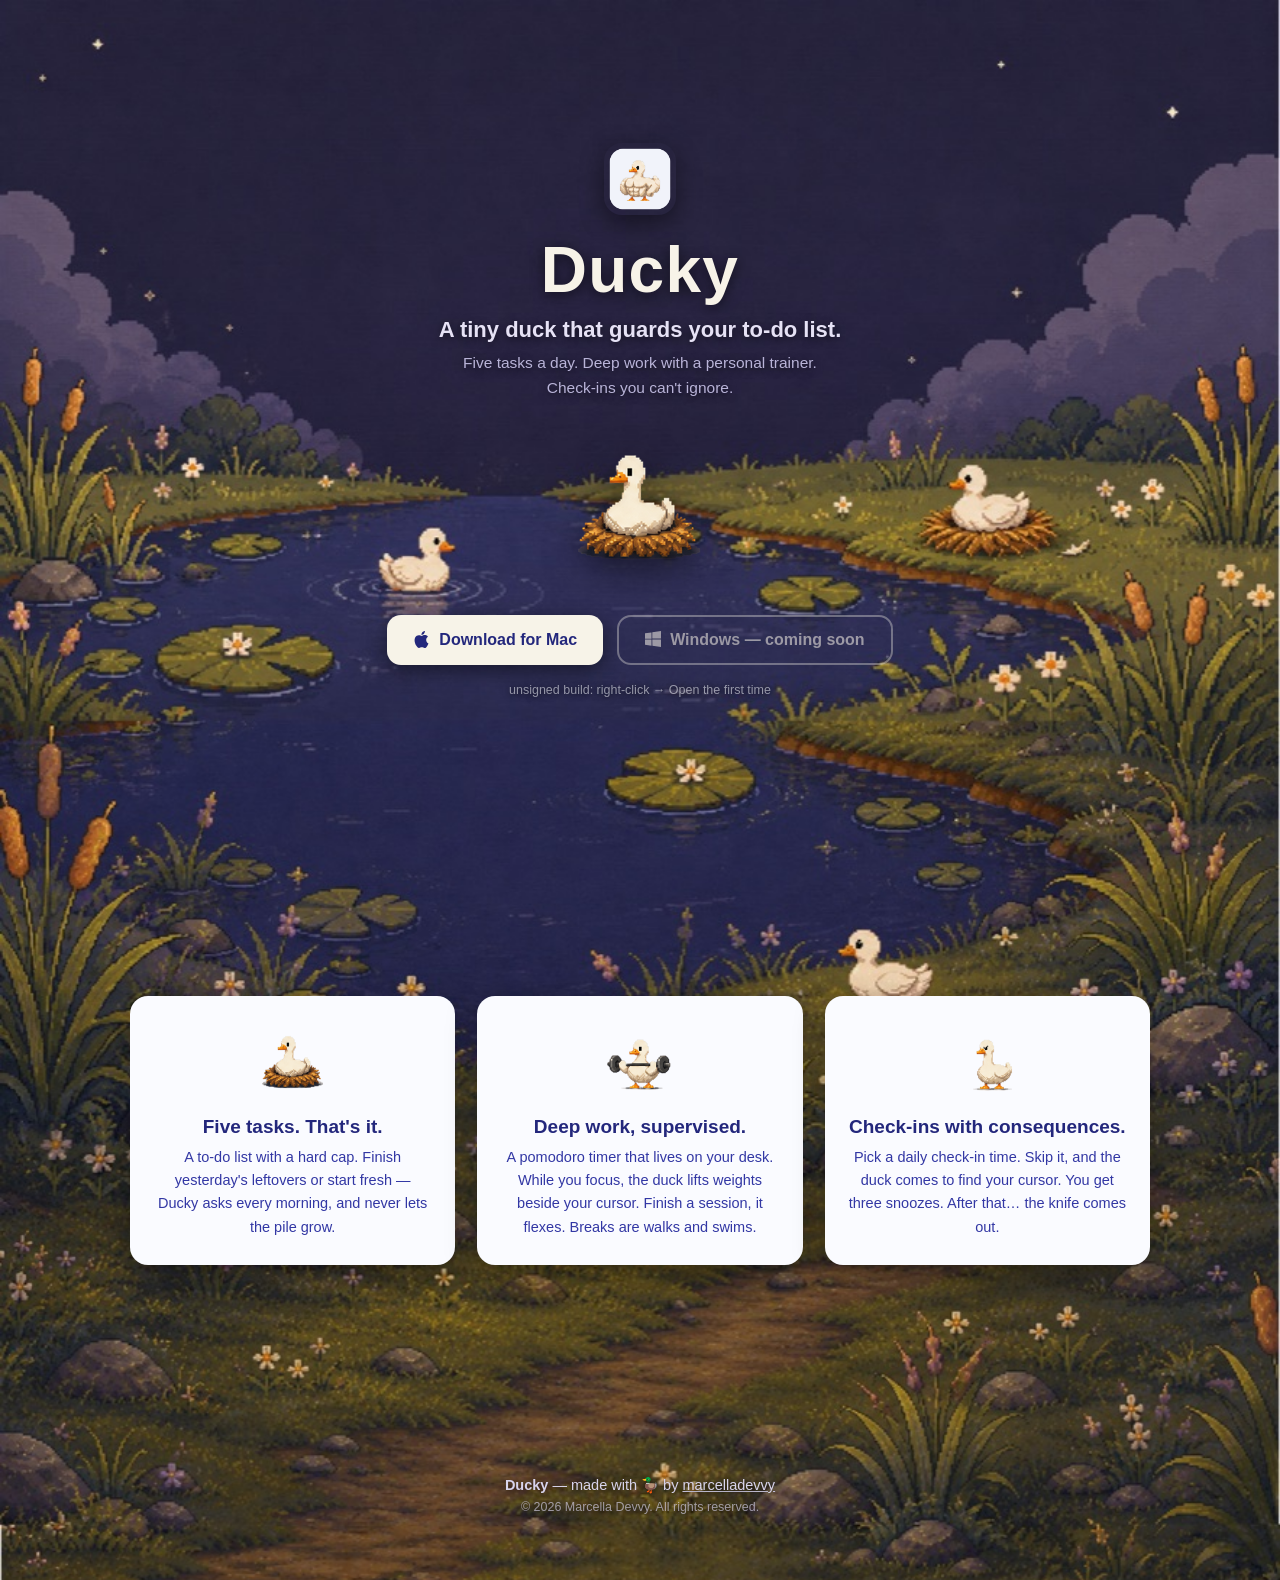
==== index.html @ 257453e4 "add platform logos to download buttons Co-Authored-By: Claude Fable 5 <noreply@anthropic.com>" ====
<!DOCTYPE html>
<html lang="en">
<head>
  <meta charset="UTF-8" />
  <meta name="viewport" content="width=device-width, initial-scale=1" />
  <title>Helloducky — a tiny duck that guards your to-do list</title>
  <meta name="description" content="Helloducky: a desktop pet duck for macOS. Five tasks a day, a deep-work timer with a personal trainer, and check-ins you can't ignore." />
  <link rel="icon" href="assets/icon.png" />
  <link rel="stylesheet" href="style.css" />
</head>
<body>

  <header class="hero">
    <img class="app-icon" src="assets/icon.png" alt="" width="72" height="72" />
    <h1>Ducky</h1>
    <p class="tagline">A tiny duck that guards your to-do list.</p>
    <p class="sub">Five tasks a day. Deep work with a personal trainer.<br />Check-ins you can't ignore.</p>
    <img id="hero-duck" src="assets/idle_nest_duck_1.png" alt="Ducky sitting in its nest" width="180" height="160" />
    <div class="buttons">
      <a class="btn primary" href="https://github.com/celladevv/helloducky/releases/latest/download/Ducky-mac.zip">
        <svg class="btn-icon" viewBox="0 0 24 24" width="17" height="17" aria-hidden="true"><path fill="currentColor" d="M12.152 6.896c-.948 0-2.415-1.078-3.96-1.04-2.04.027-3.91 1.183-4.961 3.014-2.117 3.675-.546 9.103 1.519 12.09 1.013 1.454 2.208 3.09 3.792 3.039 1.52-.065 2.09-.987 3.935-.987 1.831 0 2.35.987 3.96.948 1.637-.026 2.676-1.48 3.676-2.948 1.156-1.688 1.636-3.325 1.662-3.415-.039-.013-3.182-1.221-3.22-4.857-.026-3.04 2.48-4.494 2.597-4.559-1.429-2.09-3.623-2.324-4.39-2.376-2-.156-3.675 1.09-4.61 1.09zM15.53 3.83c.843-1.012 1.4-2.427 1.245-3.83-1.207.052-2.662.805-3.532 1.818-.78.896-1.454 2.338-1.273 3.714 1.338.104 2.715-.688 3.56-1.702"/></svg>
        Download for Mac
      </a>
      <span class="btn soon">
        <svg class="btn-icon" viewBox="0 0 24 24" width="16" height="16" aria-hidden="true"><path fill="currentColor" d="M0 3.449L9.75 2.1v9.451H0m10.949-9.602L24 0v11.4H10.949M0 12.6h9.75v9.451L0 20.699M10.949 12.6H24V24l-12.9-1.801"/></svg>
        Windows — coming soon
      </span>
    </div>
    <p id="download-count" class="fineprint" hidden></p>
    <p class="fineprint">unsigned build: right-click → Open the first time</p>
  </header>

  <section class="features" aria-label="Features">
    <div class="cards">
      <div class="card">
        <img src="assets/idle_nest_duck_1.png" alt="" width="90" height="80" />
        <h2>Five tasks. That's it.</h2>
        <p>A to-do list with a hard cap. Finish yesterday's leftovers or start
        fresh — Ducky asks every morning, and never lets the pile grow.</p>
      </div>
      <div class="card">
        <img src="assets/training_duck_1.png" alt="" width="90" height="80" />
        <h2>Deep work, supervised.</h2>
        <p>A pomodoro timer that lives on your desk. While you focus, the duck
        lifts weights beside your cursor. Finish a session, it flexes.
        Breaks are walks and swims.</p>
      </div>
      <div class="card">
        <img src="assets/angry_knife_duck_1.png" alt="" width="90" height="80" />
        <h2>Check-ins with consequences.</h2>
        <p>Pick a daily check-in time. Skip it, and the duck comes to find
        your cursor. You get three snoozes. After that&hellip; the knife
        comes out.</p>
      </div>
    </div>
  </section>

  <footer>
    <p><strong>Ducky</strong> — made with 🦆 by
      <a href="https://www.linkedin.com/in/marcella-devvy">marcelladevvy</a></p>
    <p class="copyright">© 2026 Marcella Devvy. All rights reserved.</p>
  </footer>

  <script>
    // The hero duck is the real desktop sprite, animated exactly like the app.
    const frames = ['assets/idle_nest_duck_1.png', 'assets/idle_nest_duck_2.png'];
    frames.forEach((src) => { new Image().src = src; });
    const duck = document.getElementById('hero-duck');
    let i = 0;
    setInterval(() => { i = (i + 1) % frames.length; duck.src = frames[i]; }, 600);

    // Show the download count once it clears 100 (GitHub Releases API).
    fetch('https://api.github.com/repos/celladevv/helloducky/releases')
      .then((r) => r.json())
      .then((releases) => {
        const total = releases.reduce(
          (sum, rel) => sum + rel.assets.reduce((a, x) => a + x.download_count, 0), 0);
        if (total >= 100) {
          const el = document.getElementById('download-count');
          el.textContent = `${total.toLocaleString()} downloads and counting 🦆`;
          el.hidden = false;
        }
      })
      .catch(() => {});
  </script>
</body>
</html>
---- style.css ----
* {
  box-sizing: border-box;
}

/* One continuous scene from sky to path; the dark base color takes over
   if the page runs longer than the artwork. */
body {
  margin: 0;
  font-family: -apple-system, BlinkMacSystemFont, 'Segoe UI', sans-serif;
  color: #f4f5fb;
  background: #14122b url('assets/bg_full.jpg') top center / 100% auto no-repeat;
}

a {
  color: inherit;
}

/* ---- hero: night sky with the pond below ---- */

.hero {
  min-height: 100vh;
  display: flex;
  flex-direction: column;
  align-items: center;
  justify-content: center;
  text-align: center;
  padding: 48px 24px 96px;
}

.app-icon {
  border-radius: 18px;
  box-shadow: 0 8px 24px rgba(0, 0, 0, 0.45);
}

.hero h1 {
  margin: 18px 0 0;
  font-size: 64px;
  letter-spacing: 0.02em;
  color: #f7f3e8;
  text-shadow: 0 3px 14px rgba(0, 0, 0, 0.6);
}

.tagline {
  margin: 10px 0 0;
  font-size: 22px;
  font-weight: 700;
  color: #e6e2f5;
  text-shadow: 0 2px 10px rgba(0, 0, 0, 0.6);
}

.sub {
  margin: 8px 0 0;
  font-size: 15.5px;
  line-height: 1.6;
  color: #b9b4d8;
  text-shadow: 0 2px 8px rgba(0, 0, 0, 0.6);
}

#hero-duck {
  margin-top: 26px;
  image-rendering: auto;
  filter: drop-shadow(0 10px 18px rgba(0, 0, 0, 0.5));
}

.buttons {
  display: flex;
  gap: 14px;
  margin-top: 28px;
  flex-wrap: wrap;
  justify-content: center;
}

.btn {
  display: inline-flex;
  align-items: center;
  gap: 9px;
  border-radius: 14px;
  padding: 14px 26px;
  font-size: 16px;
  font-weight: 800;
  text-decoration: none;
}

.btn-icon {
  flex: none;
  /* optical alignment: logos sit a hair high next to text baselines */
  margin-top: -1px;
}

.btn.primary {
  background: #f7f3e8;
  color: #23277c;
  box-shadow: 0 6px 20px rgba(0, 0, 0, 0.45);
}

.btn.primary:hover {
  transform: translateY(-1px);
}

.btn.soon {
  border: 2px solid rgba(247, 243, 232, 0.35);
  color: rgba(247, 243, 232, 0.55);
  cursor: default;
}

.fineprint {
  margin-top: 18px;
  font-size: 12.5px;
  color: rgba(244, 245, 251, 0.55);
  text-shadow: 0 1px 6px rgba(0, 0, 0, 0.7);
}

/* ---- features over the pond ---- */

.features {
  padding: 96px 24px;
}

.cards {
  max-width: 1020px;
  margin: 0 auto;
  display: grid;
  grid-template-columns: repeat(auto-fit, minmax(280px, 1fr));
  gap: 22px;
}

/* The cards reuse the app's own panel styling — the page previews the UI. */
.card {
  background: #fafbff;
  color: #3237a4;
  border-radius: 18px;
  padding: 26px 24px;
  box-shadow: 0 10px 30px rgba(0, 0, 0, 0.4);
  text-align: center;
}

.card img {
  object-fit: contain;
}

.card h2 {
  margin: 10px 0 8px;
  font-size: 19px;
  color: #23277c;
}

.card p {
  margin: 0;
  font-size: 14.5px;
  line-height: 1.6;
  font-weight: 500;
}

/* ---- footer on the dark path ---- */

footer {
  padding: 110px 24px 60px;
  text-align: center;
  font-size: 14.5px;
  color: #d8d4ec;
  text-shadow: 0 2px 8px rgba(0, 0, 0, 0.8);
}

footer p {
  margin: 6px 0;
}

.copyright {
  font-size: 12.5px;
  color: rgba(216, 212, 236, 0.65);
}

@media (max-width: 560px) {
  .hero h1 {
    font-size: 44px;
  }
  .arrow {
    display: none;
  }
}
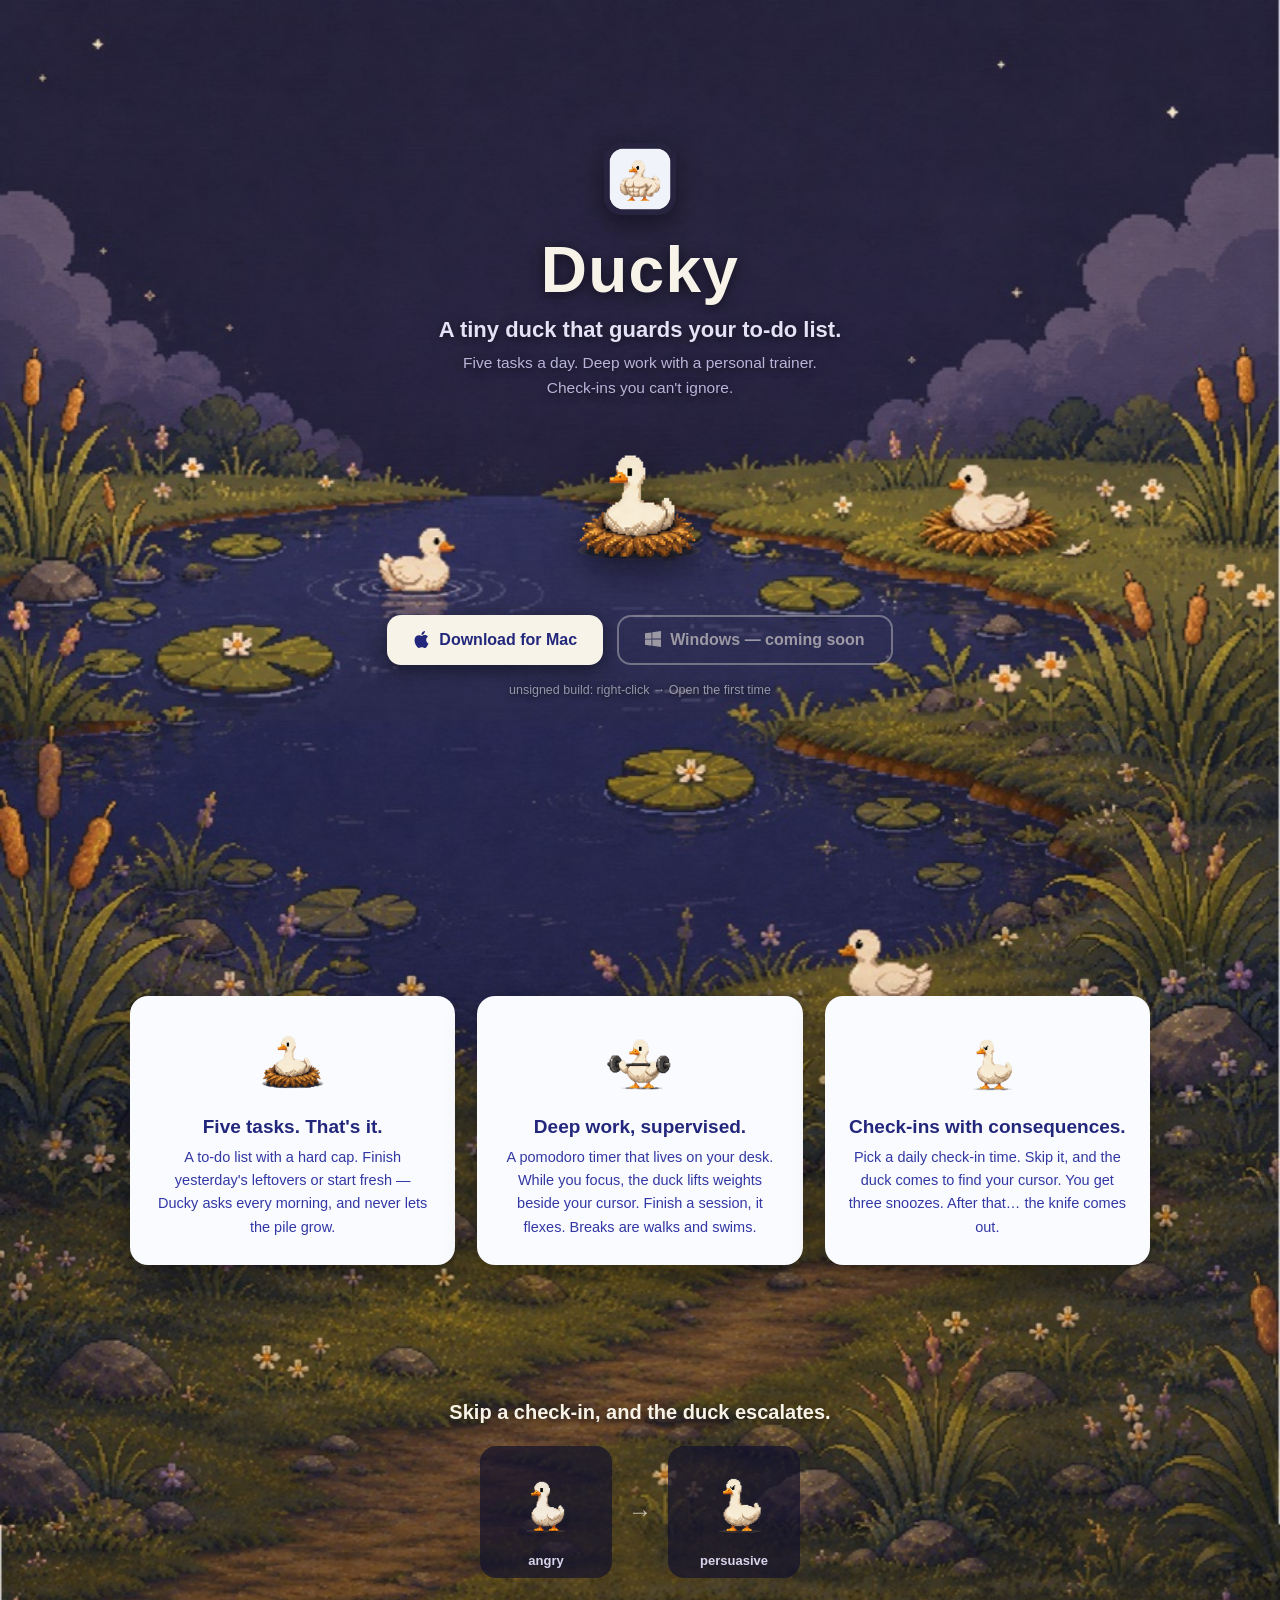
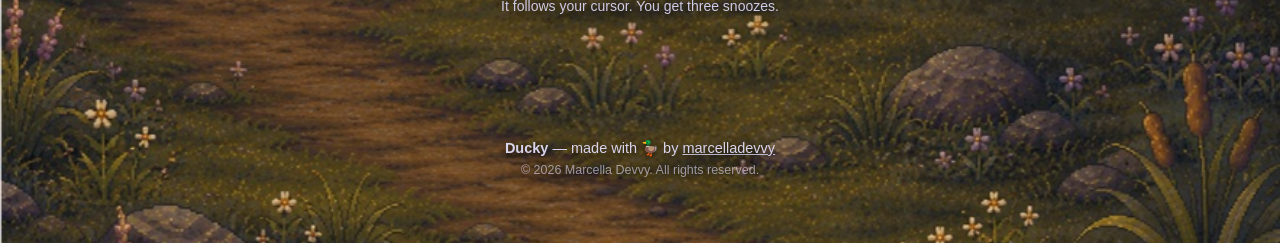
==== commit 07b5ff16: "consequences strip: angry -> persuasive ducks Co-Authored-By: Claude Fable 5 <noreply@anthropic.com>" ====
--- a/index.html
+++ b/index.html
@@ -55,6 +55,16 @@
     </div>
   </section>
 
+  <section class="consequences" aria-label="Consequences">
+    <p class="consequences-lead">Skip a check-in, and the duck escalates.</p>
+    <div class="strip">
+      <figure><img src="assets/angry_duck_1.png" alt="Angry duck" width="96" height="85" /><figcaption>angry</figcaption></figure>
+      <span class="arrow">→</span>
+      <figure><img src="assets/angry_knife_duck_1.png" alt="Duck holding a knife" width="96" height="85" /><figcaption>persuasive</figcaption></figure>
+    </div>
+    <p class="consequences-note">It follows your cursor. You get three snoozes.</p>
+  </section>
+
   <footer>
     <p><strong>Ducky</strong> — made with 🦆 by
       <a href="https://www.linkedin.com/in/marcella-devvy">marcelladevvy</a></p>
--- a/style.css
+++ b/style.css
@@ -151,6 +151,59 @@
   font-weight: 500;
 }
 
+/* ---- consequences strip ---- */
+
+.consequences {
+  padding: 40px 24px 10px;
+  text-align: center;
+}
+
+.consequences-lead {
+  margin: 0 0 22px;
+  font-size: 20px;
+  font-weight: 800;
+  color: #f7f3e8;
+  text-shadow: 0 2px 12px rgba(0, 0, 0, 0.7);
+}
+
+.strip {
+  display: flex;
+  align-items: center;
+  justify-content: center;
+  gap: 16px;
+}
+
+.strip figure {
+  margin: 0;
+  background: rgba(20, 18, 43, 0.72);
+  border-radius: 16px;
+  padding: 14px 18px 10px;
+}
+
+.strip img {
+  object-fit: contain;
+}
+
+.strip figcaption {
+  margin-top: 4px;
+  font-size: 13px;
+  font-weight: 700;
+  color: #d8d4ec;
+}
+
+.arrow {
+  font-size: 24px;
+  color: rgba(247, 243, 232, 0.7);
+  text-shadow: 0 2px 8px rgba(0, 0, 0, 0.8);
+}
+
+.consequences-note {
+  margin: 20px 0 0;
+  font-size: 14px;
+  color: #cfcae6;
+  text-shadow: 0 2px 8px rgba(0, 0, 0, 0.7);
+}
+
 /* ---- footer on the dark path ---- */
 
 footer {
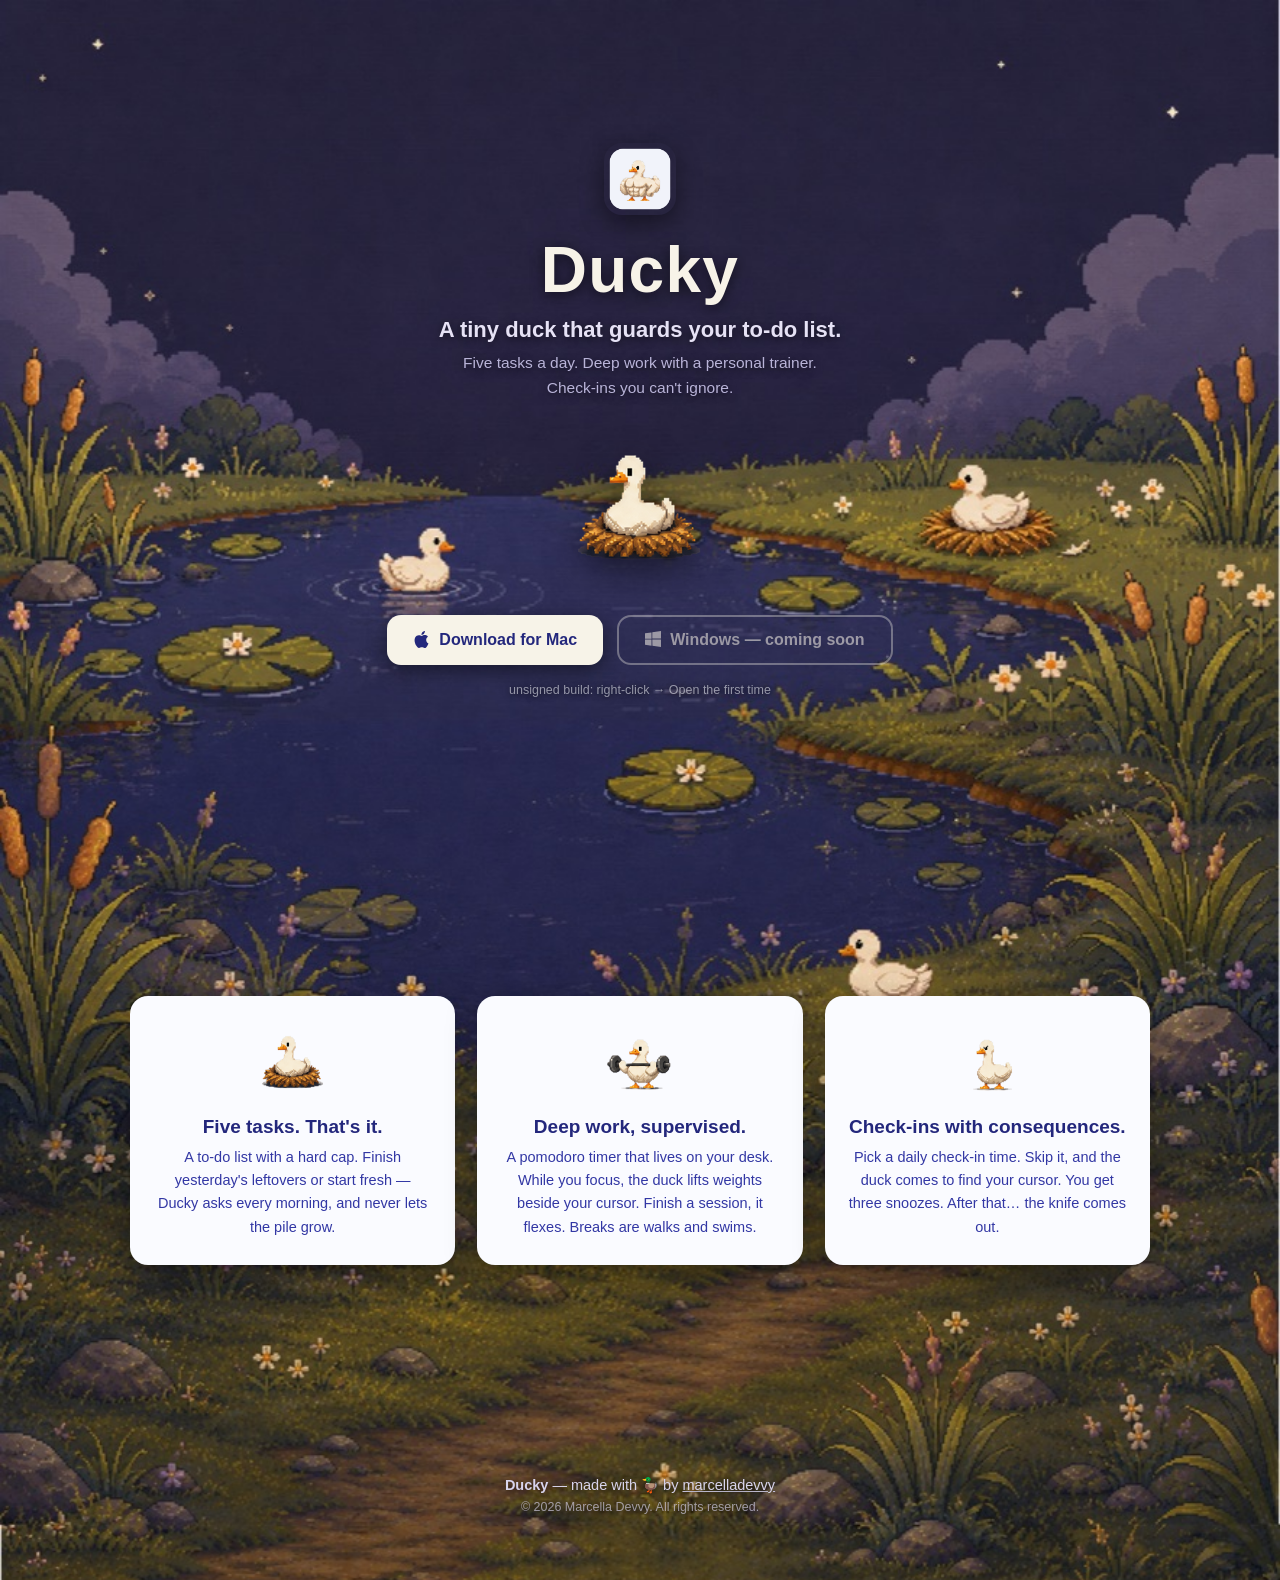
==== commit eb469152: "remove escalation strip Co-Authored-By: Claude Fable 5 <noreply@anthropic.com>" ====
--- a/index.html
+++ b/index.html
@@ -55,16 +55,6 @@
     </div>
   </section>
 
-  <section class="consequences" aria-label="Consequences">
-    <p class="consequences-lead">Skip a check-in, and the duck escalates.</p>
-    <div class="strip">
-      <figure><img src="assets/angry_duck_1.png" alt="Angry duck" width="96" height="85" /><figcaption>angry</figcaption></figure>
-      <span class="arrow">→</span>
-      <figure><img src="assets/angry_knife_duck_1.png" alt="Duck holding a knife" width="96" height="85" /><figcaption>persuasive</figcaption></figure>
-    </div>
-    <p class="consequences-note">It follows your cursor. You get three snoozes.</p>
-  </section>
-
   <footer>
     <p><strong>Ducky</strong> — made with 🦆 by
       <a href="https://www.linkedin.com/in/marcella-devvy">marcelladevvy</a></p>
--- a/style.css
+++ b/style.css
@@ -151,59 +151,6 @@
   font-weight: 500;
 }
 
-/* ---- consequences strip ---- */
-
-.consequences {
-  padding: 40px 24px 10px;
-  text-align: center;
-}
-
-.consequences-lead {
-  margin: 0 0 22px;
-  font-size: 20px;
-  font-weight: 800;
-  color: #f7f3e8;
-  text-shadow: 0 2px 12px rgba(0, 0, 0, 0.7);
-}
-
-.strip {
-  display: flex;
-  align-items: center;
-  justify-content: center;
-  gap: 16px;
-}
-
-.strip figure {
-  margin: 0;
-  background: rgba(20, 18, 43, 0.72);
-  border-radius: 16px;
-  padding: 14px 18px 10px;
-}
-
-.strip img {
-  object-fit: contain;
-}
-
-.strip figcaption {
-  margin-top: 4px;
-  font-size: 13px;
-  font-weight: 700;
-  color: #d8d4ec;
-}
-
-.arrow {
-  font-size: 24px;
-  color: rgba(247, 243, 232, 0.7);
-  text-shadow: 0 2px 8px rgba(0, 0, 0, 0.8);
-}
-
-.consequences-note {
-  margin: 20px 0 0;
-  font-size: 14px;
-  color: #cfcae6;
-  text-shadow: 0 2px 8px rgba(0, 0, 0, 0.7);
-}
-
 /* ---- footer on the dark path ---- */
 
 footer {
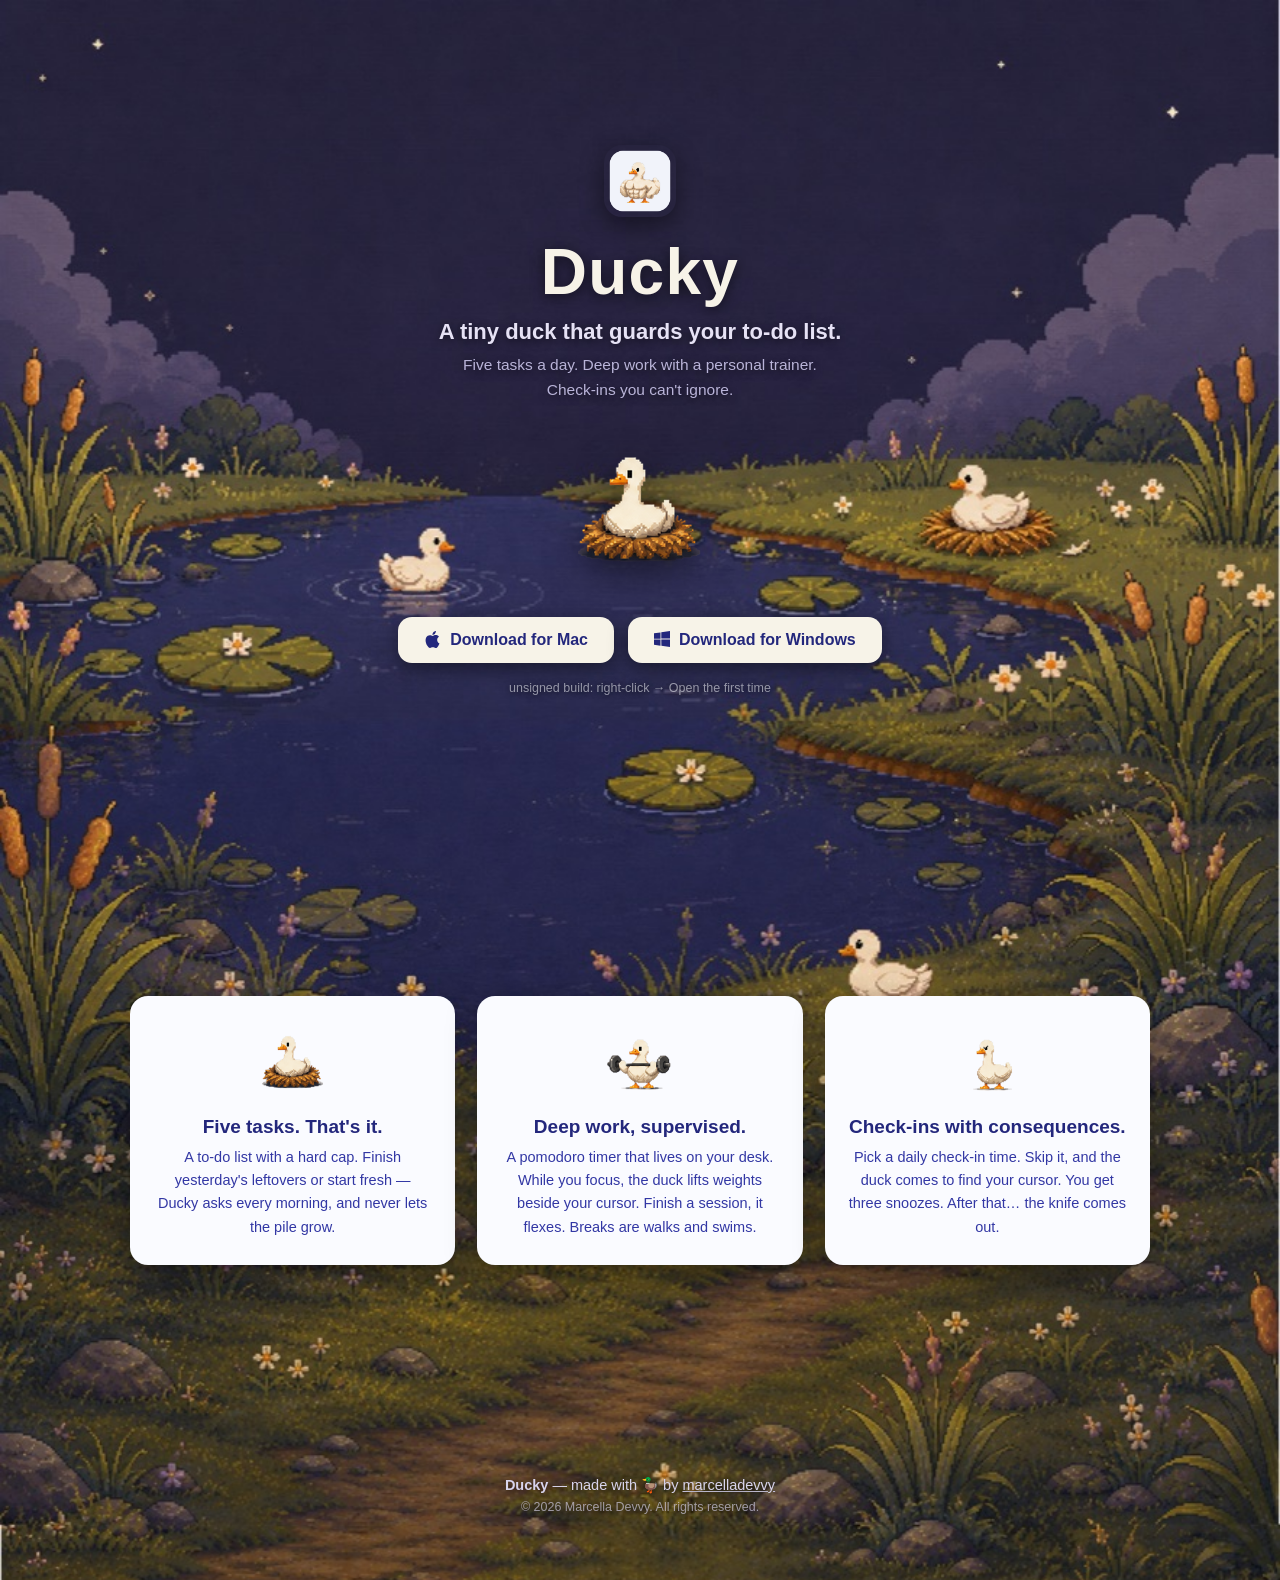
==== commit 383cf4d4: "windows download button now live Co-Authored-By: Claude Fable 5 <noreply@anthropic.com>" ====
--- a/index.html
+++ b/index.html
@@ -21,10 +21,10 @@
         <svg class="btn-icon" viewBox="0 0 24 24" width="17" height="17" aria-hidden="true"><path fill="currentColor" d="M12.152 6.896c-.948 0-2.415-1.078-3.96-1.04-2.04.027-3.91 1.183-4.961 3.014-2.117 3.675-.546 9.103 1.519 12.09 1.013 1.454 2.208 3.09 3.792 3.039 1.52-.065 2.09-.987 3.935-.987 1.831 0 2.35.987 3.96.948 1.637-.026 2.676-1.48 3.676-2.948 1.156-1.688 1.636-3.325 1.662-3.415-.039-.013-3.182-1.221-3.22-4.857-.026-3.04 2.48-4.494 2.597-4.559-1.429-2.09-3.623-2.324-4.39-2.376-2-.156-3.675 1.09-4.61 1.09zM15.53 3.83c.843-1.012 1.4-2.427 1.245-3.83-1.207.052-2.662.805-3.532 1.818-.78.896-1.454 2.338-1.273 3.714 1.338.104 2.715-.688 3.56-1.702"/></svg>
         Download for Mac
       </a>
-      <span class="btn soon">
+      <a class="btn primary" href="https://github.com/celladevv/helloducky/releases/latest/download/Ducky-windows-setup.exe">
         <svg class="btn-icon" viewBox="0 0 24 24" width="16" height="16" aria-hidden="true"><path fill="currentColor" d="M0 3.449L9.75 2.1v9.451H0m10.949-9.602L24 0v11.4H10.949M0 12.6h9.75v9.451L0 20.699M10.949 12.6H24V24l-12.9-1.801"/></svg>
-        Windows — coming soon
-      </span>
+        Download for Windows
+      </a>
     </div>
     <p id="download-count" class="fineprint" hidden></p>
     <p class="fineprint">unsigned build: right-click → Open the first time</p>
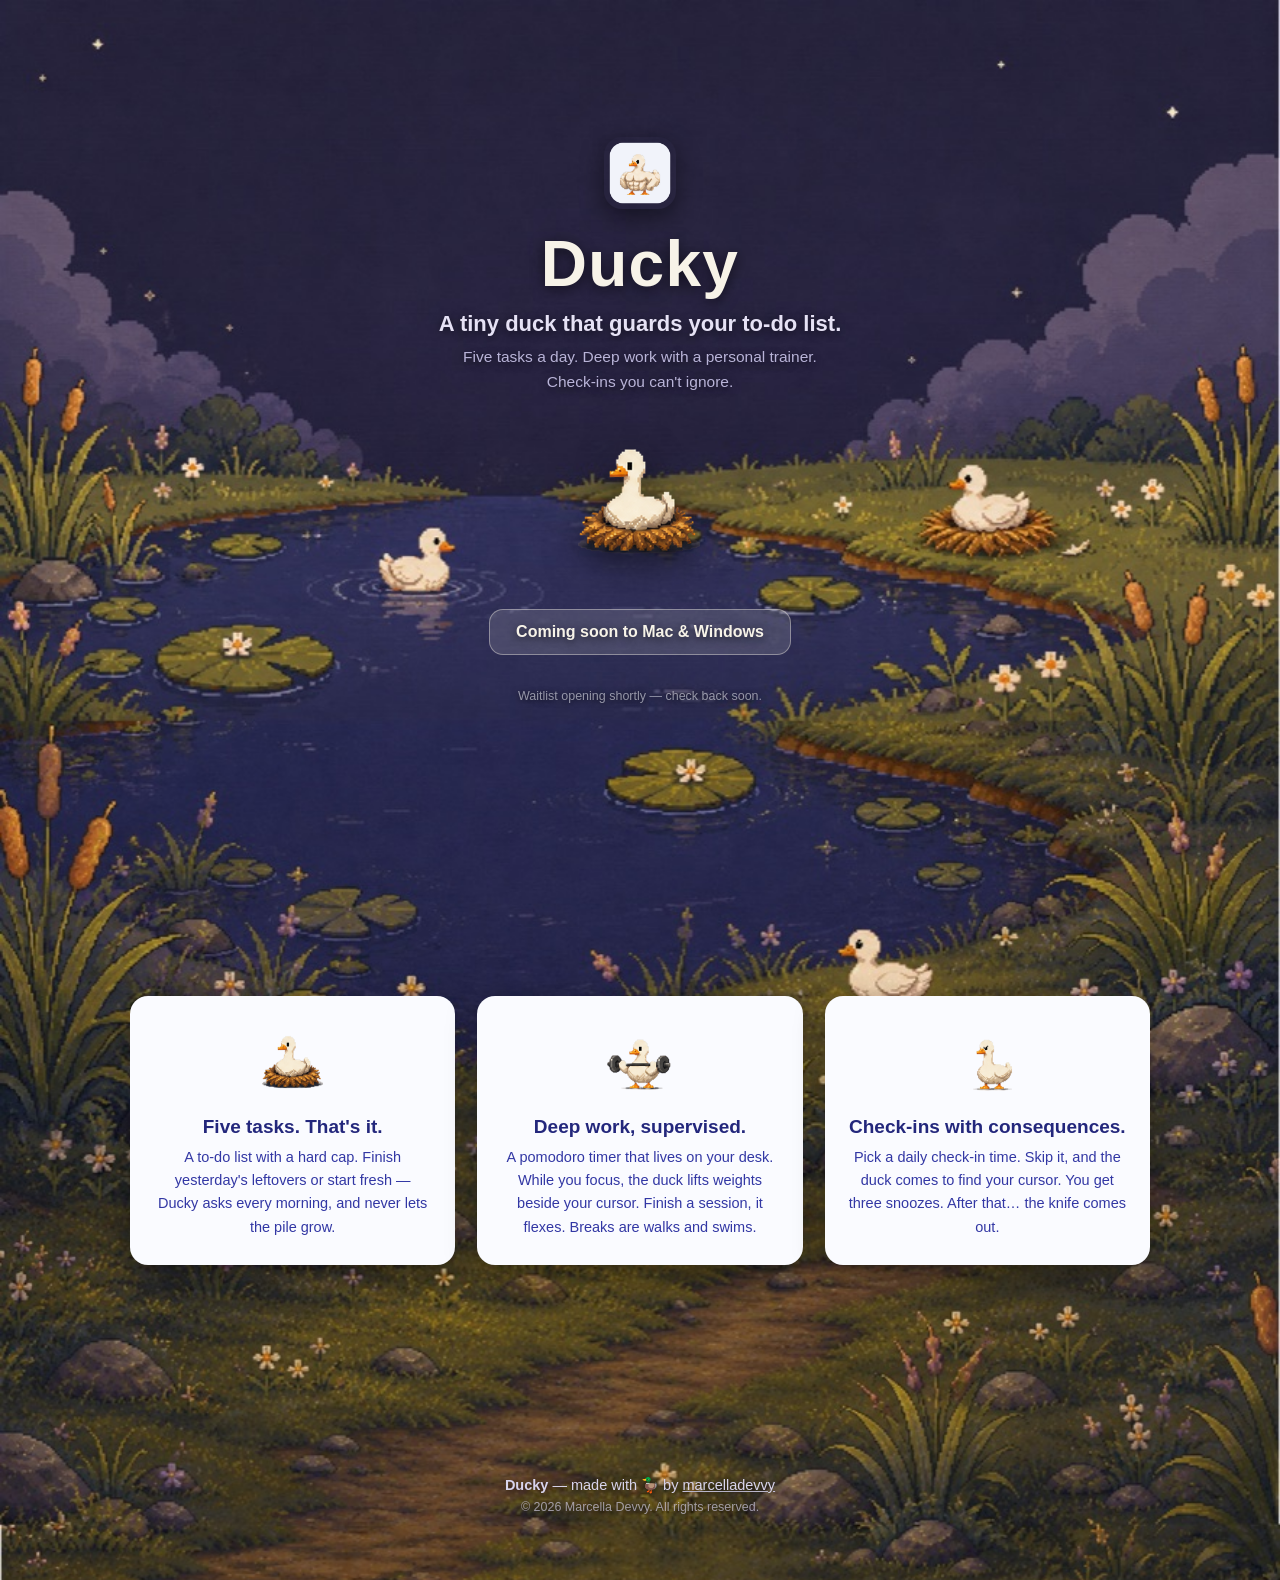
==== commit 89a8e706: "teaser mode: gate downloads behind coming-soon Release drafted (downloads no longer public); buttons" ====
--- a/index.html
+++ b/index.html
@@ -7,6 +7,9 @@
   <meta name="description" content="Helloducky: a desktop pet duck for macOS. Five tasks a day, a deep-work timer with a personal trainer, and check-ins you can't ignore." />
   <link rel="icon" href="assets/icon.png" />
   <link rel="stylesheet" href="style.css" />
+  <!-- Cloudflare Web Analytics (cookieless; no consent banner needed) -->
+  <script defer src="https://static.cloudflareinsights.com/beacon.min.js"
+    data-cf-beacon='{"token": "df0eca2bb3294f00bd4f149db4be807c"}'></script>
 </head>
 <body>
 
@@ -16,18 +19,8 @@
     <p class="tagline">A tiny duck that guards your to-do list.</p>
     <p class="sub">Five tasks a day. Deep work with a personal trainer.<br />Check-ins you can't ignore.</p>
     <img id="hero-duck" src="assets/idle_nest_duck_1.png" alt="Ducky sitting in its nest" width="180" height="160" />
-    <div class="buttons">
-      <a class="btn primary" href="https://github.com/celladevv/helloducky/releases/latest/download/Ducky-mac.zip">
-        <svg class="btn-icon" viewBox="0 0 24 24" width="17" height="17" aria-hidden="true"><path fill="currentColor" d="M12.152 6.896c-.948 0-2.415-1.078-3.96-1.04-2.04.027-3.91 1.183-4.961 3.014-2.117 3.675-.546 9.103 1.519 12.09 1.013 1.454 2.208 3.09 3.792 3.039 1.52-.065 2.09-.987 3.935-.987 1.831 0 2.35.987 3.96.948 1.637-.026 2.676-1.48 3.676-2.948 1.156-1.688 1.636-3.325 1.662-3.415-.039-.013-3.182-1.221-3.22-4.857-.026-3.04 2.48-4.494 2.597-4.559-1.429-2.09-3.623-2.324-4.39-2.376-2-.156-3.675 1.09-4.61 1.09zM15.53 3.83c.843-1.012 1.4-2.427 1.245-3.83-1.207.052-2.662.805-3.532 1.818-.78.896-1.454 2.338-1.273 3.714 1.338.104 2.715-.688 3.56-1.702"/></svg>
-        Download for Mac
-      </a>
-      <a class="btn primary" href="https://github.com/celladevv/helloducky/releases/latest/download/Ducky-windows-setup.exe">
-        <svg class="btn-icon" viewBox="0 0 24 24" width="16" height="16" aria-hidden="true"><path fill="currentColor" d="M0 3.449L9.75 2.1v9.451H0m10.949-9.602L24 0v11.4H10.949M0 12.6h9.75v9.451L0 20.699M10.949 12.6H24V24l-12.9-1.801"/></svg>
-        Download for Windows
-      </a>
-    </div>
-    <p id="download-count" class="fineprint" hidden></p>
-    <p class="fineprint">unsigned build: right-click → Open the first time</p>
+    <p class="coming-soon-badge">Coming soon to Mac &amp; Windows</p>
+    <p class="fineprint">Waitlist opening shortly — check back soon.</p>
   </header>
 
   <section class="features" aria-label="Features">
--- a/style.css
+++ b/style.css
@@ -110,6 +110,19 @@
   text-shadow: 0 1px 6px rgba(0, 0, 0, 0.7);
 }
 
+.coming-soon-badge {
+  margin-top: 28px;
+  display: inline-block;
+  background: rgba(247, 243, 232, 0.14);
+  border: 1.5px solid rgba(247, 243, 232, 0.4);
+  color: #f7f3e8;
+  border-radius: 14px;
+  padding: 13px 26px;
+  font-size: 16px;
+  font-weight: 800;
+  text-shadow: 0 2px 8px rgba(0, 0, 0, 0.6);
+}
+
 /* ---- features over the pond ---- */
 
 .features {
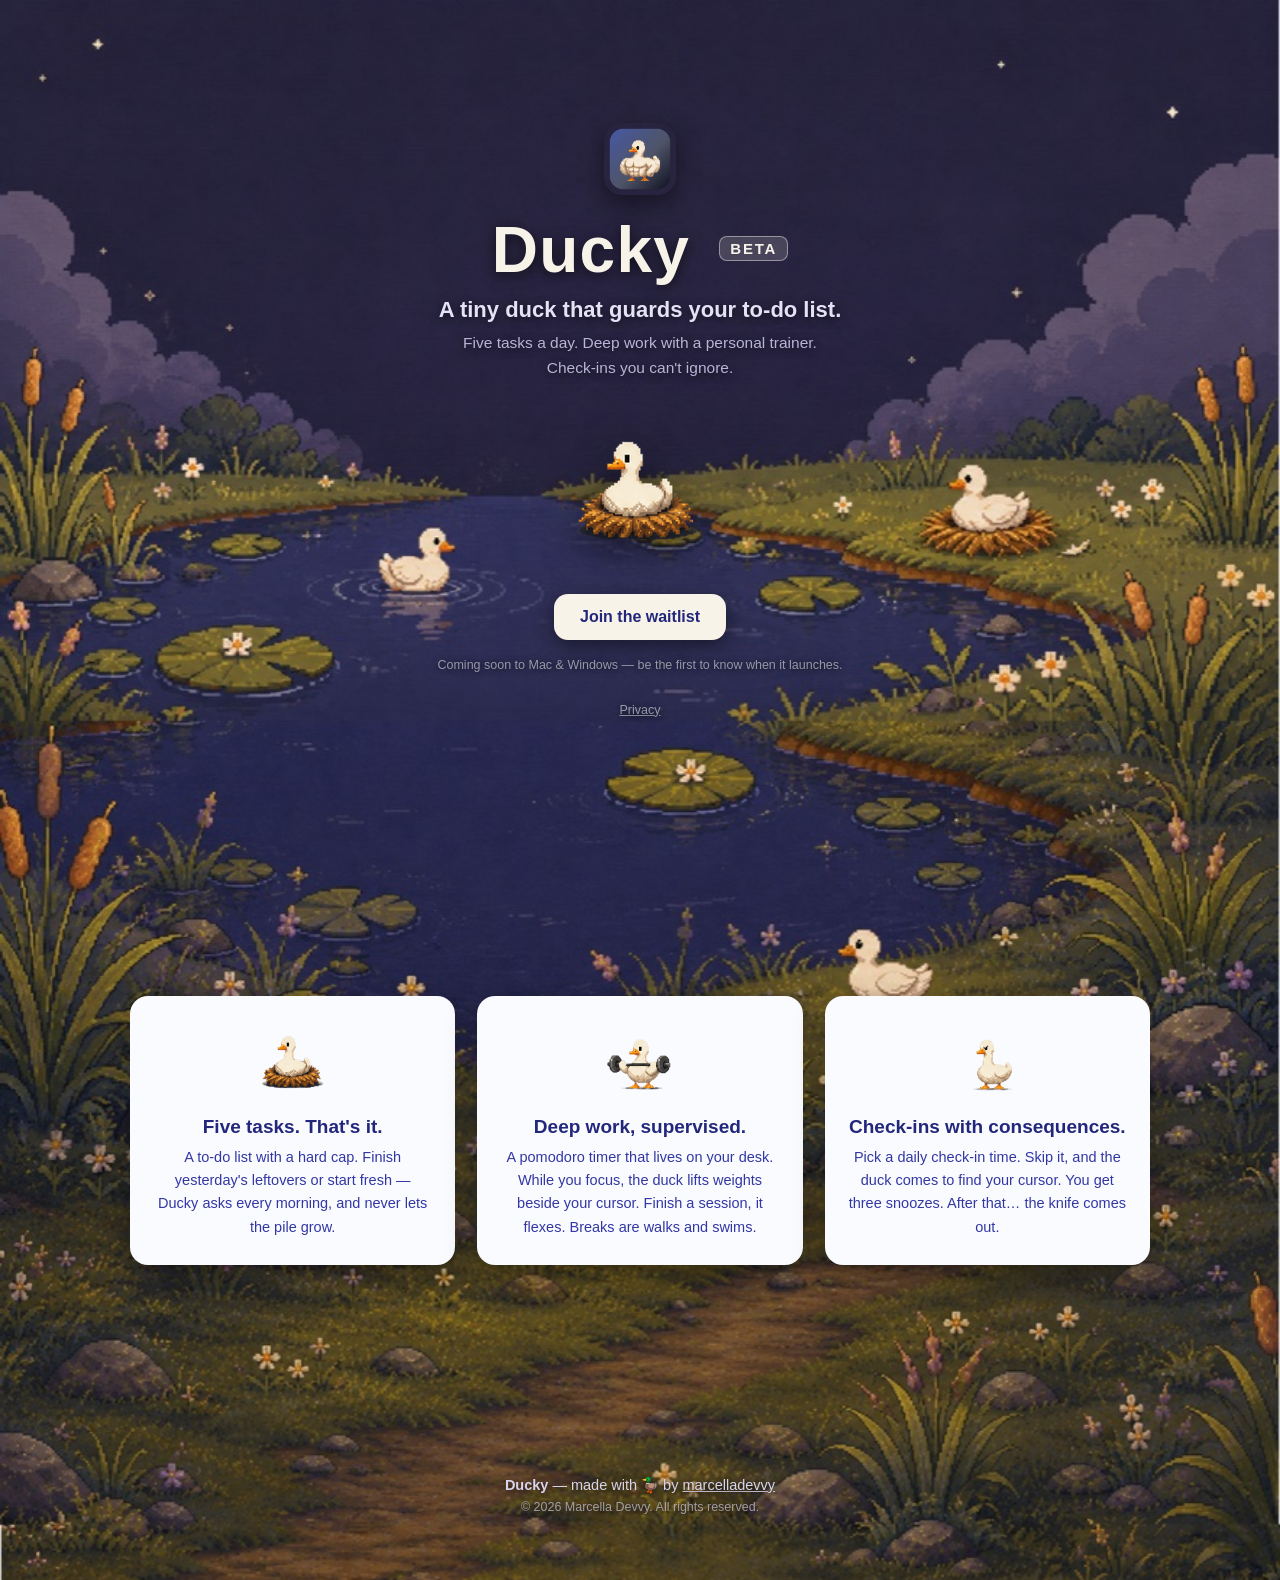
==== commit 4fca2002: "waitlist live: Join the waitlist (Tally) + Beta tag + privacy policy - Hero: BETA tag beside title; " ====
--- a/index.html
+++ b/index.html
@@ -15,12 +15,13 @@
 
   <header class="hero">
     <img class="app-icon" src="assets/icon.png" alt="" width="72" height="72" />
-    <h1>Ducky</h1>
+    <h1>Ducky <span class="beta-tag">BETA</span></h1>
     <p class="tagline">A tiny duck that guards your to-do list.</p>
     <p class="sub">Five tasks a day. Deep work with a personal trainer.<br />Check-ins you can't ignore.</p>
     <img id="hero-duck" src="assets/idle_nest_duck_1.png" alt="Ducky sitting in its nest" width="180" height="160" />
-    <p class="coming-soon-badge">Coming soon to Mac &amp; Windows</p>
-    <p class="fineprint">Waitlist opening shortly — check back soon.</p>
+    <a class="btn primary" href="https://tally.so/r/PdW9PB" target="_blank" rel="noopener">Join the waitlist</a>
+    <p class="fineprint">Coming soon to Mac &amp; Windows — be the first to know when it launches.</p>
+    <p class="fineprint"><a class="privacy-link" href="privacy.html">Privacy</a></p>
   </header>
 
   <section class="features" aria-label="Features">
--- a/style.css
+++ b/style.css
@@ -110,17 +110,30 @@
   text-shadow: 0 1px 6px rgba(0, 0, 0, 0.7);
 }
 
-.coming-soon-badge {
+.beta-tag {
+  display: inline-block;
+  vertical-align: middle;
+  margin-left: 10px;
+  background: rgba(247, 243, 232, 0.16);
+  border: 1.5px solid rgba(247, 243, 232, 0.45);
+  color: #f7f3e8;
+  border-radius: 8px;
+  padding: 3px 10px;
+  font-size: 15px;
+  font-weight: 800;
+  letter-spacing: 0.12em;
+  text-shadow: none;
+  position: relative;
+  top: -6px;
+}
+
+.hero .btn.primary {
   margin-top: 28px;
-  display: inline-block;
-  background: rgba(247, 243, 232, 0.14);
-  border: 1.5px solid rgba(247, 243, 232, 0.4);
-  color: #f7f3e8;
-  border-radius: 14px;
-  padding: 13px 26px;
-  font-size: 16px;
-  font-weight: 800;
-  text-shadow: 0 2px 8px rgba(0, 0, 0, 0.6);
+}
+
+.privacy-link {
+  color: rgba(244, 245, 251, 0.55);
+  text-decoration: underline;
 }
 
 /* ---- features over the pond ---- */
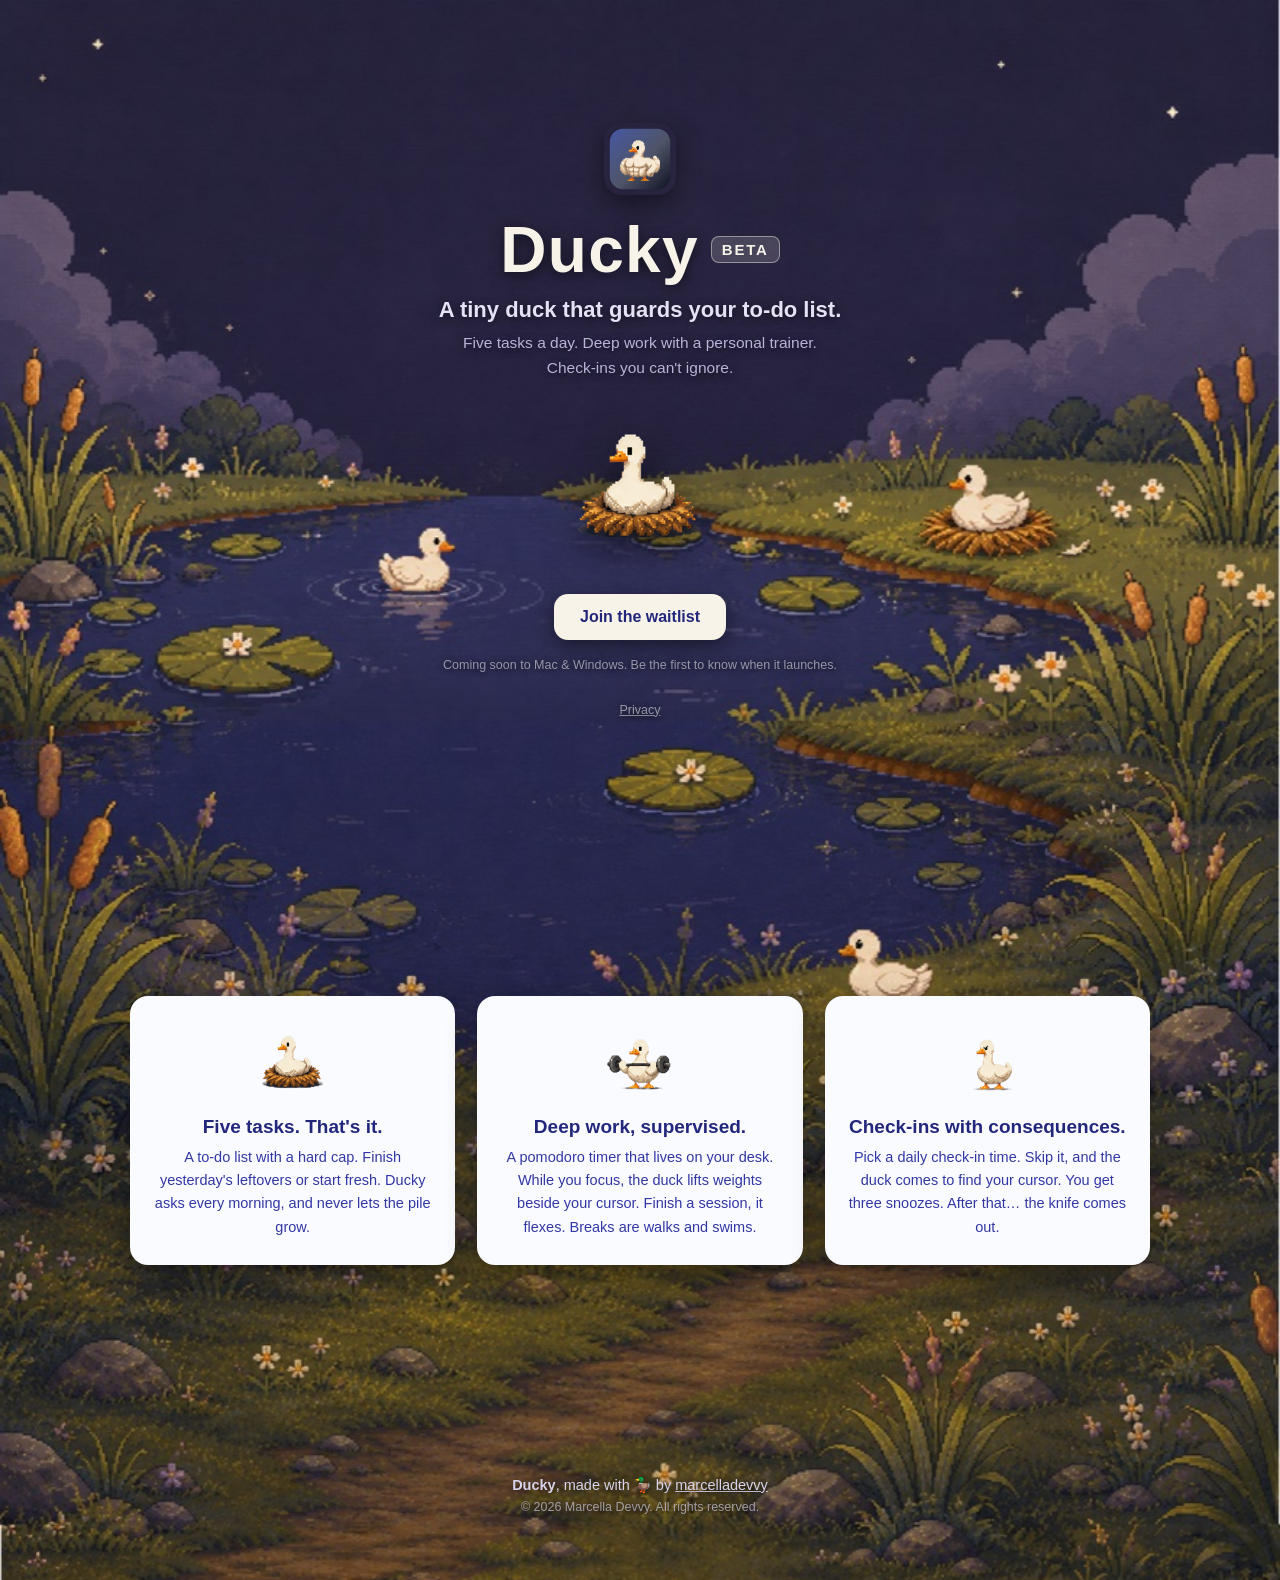
==== commit d1af8243: "polish: center BETA badge; replace em-dashes with commas/periods Co-Authored-By: Claude Fable 5 <nor" ====
--- a/index.html
+++ b/index.html
@@ -3,7 +3,7 @@
 <head>
   <meta charset="UTF-8" />
   <meta name="viewport" content="width=device-width, initial-scale=1" />
-  <title>Helloducky — a tiny duck that guards your to-do list</title>
+  <title>Helloducky: a tiny duck that guards your to-do list</title>
   <meta name="description" content="Helloducky: a desktop pet duck for macOS. Five tasks a day, a deep-work timer with a personal trainer, and check-ins you can't ignore." />
   <link rel="icon" href="assets/icon.png" />
   <link rel="stylesheet" href="style.css" />
@@ -20,7 +20,7 @@
     <p class="sub">Five tasks a day. Deep work with a personal trainer.<br />Check-ins you can't ignore.</p>
     <img id="hero-duck" src="assets/idle_nest_duck_1.png" alt="Ducky sitting in its nest" width="180" height="160" />
     <a class="btn primary" href="https://tally.so/r/PdW9PB" target="_blank" rel="noopener">Join the waitlist</a>
-    <p class="fineprint">Coming soon to Mac &amp; Windows — be the first to know when it launches.</p>
+    <p class="fineprint">Coming soon to Mac &amp; Windows. Be the first to know when it launches.</p>
     <p class="fineprint"><a class="privacy-link" href="privacy.html">Privacy</a></p>
   </header>
 
@@ -30,7 +30,7 @@
         <img src="assets/idle_nest_duck_1.png" alt="" width="90" height="80" />
         <h2>Five tasks. That's it.</h2>
         <p>A to-do list with a hard cap. Finish yesterday's leftovers or start
-        fresh — Ducky asks every morning, and never lets the pile grow.</p>
+        fresh. Ducky asks every morning, and never lets the pile grow.</p>
       </div>
       <div class="card">
         <img src="assets/training_duck_1.png" alt="" width="90" height="80" />
@@ -50,7 +50,7 @@
   </section>
 
   <footer>
-    <p><strong>Ducky</strong> — made with 🦆 by
+    <p><strong>Ducky</strong>, made with 🦆 by
       <a href="https://www.linkedin.com/in/marcella-devvy">marcelladevvy</a></p>
     <p class="copyright">© 2026 Marcella Devvy. All rights reserved.</p>
   </footer>
--- a/style.css
+++ b/style.css
@@ -38,6 +38,10 @@
   letter-spacing: 0.02em;
   color: #f7f3e8;
   text-shadow: 0 3px 14px rgba(0, 0, 0, 0.6);
+  display: flex;
+  align-items: center;
+  justify-content: center;
+  gap: 12px;
 }
 
 .tagline {
@@ -111,20 +115,15 @@
 }
 
 .beta-tag {
-  display: inline-block;
-  vertical-align: middle;
-  margin-left: 10px;
   background: rgba(247, 243, 232, 0.16);
   border: 1.5px solid rgba(247, 243, 232, 0.45);
   color: #f7f3e8;
   border-radius: 8px;
-  padding: 3px 10px;
+  padding: 4px 10px;
   font-size: 15px;
   font-weight: 800;
   letter-spacing: 0.12em;
   text-shadow: none;
-  position: relative;
-  top: -6px;
 }
 
 .hero .btn.primary {
